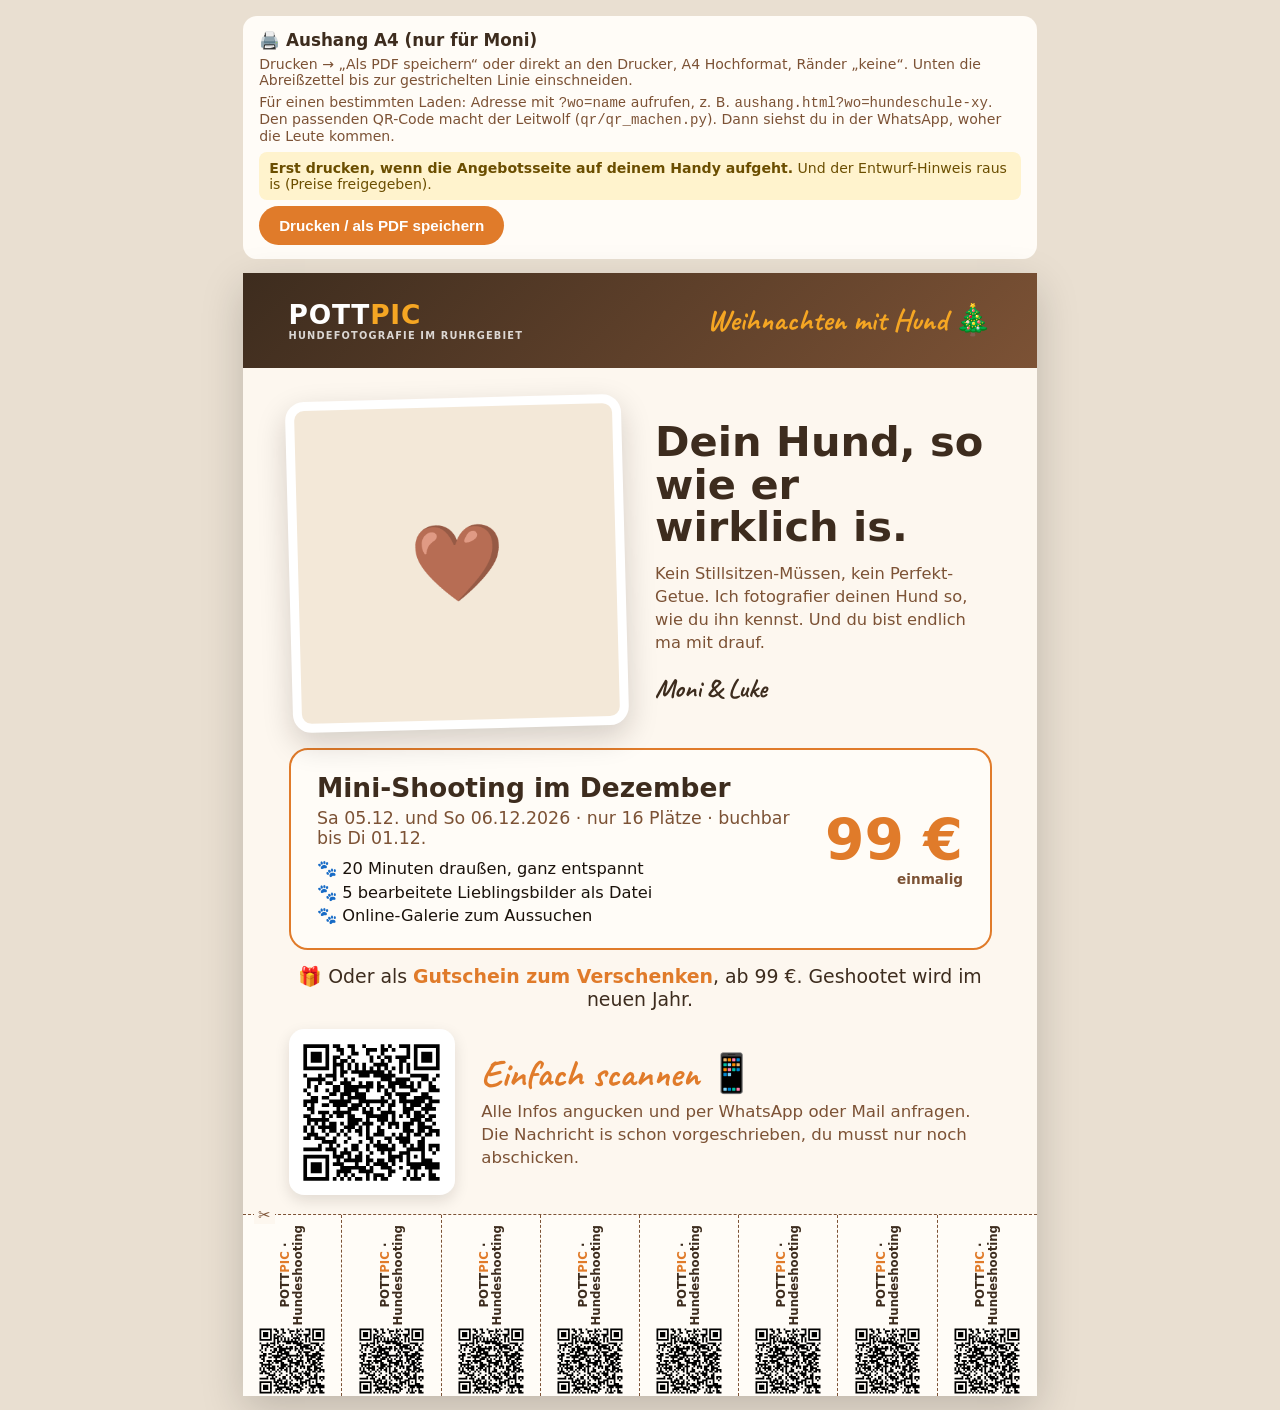
==== angebot/aushang.html @ 037aa961 "Aushang mit Abreißzetteln, Karten zum Auslegen, QR-Codes mit Herkunft; Einstellungen in konfig.js Co" ====
<!doctype html>
<html lang="de">
<head>
<meta charset="utf-8">
<meta name="viewport" content="width=device-width, initial-scale=1">
<title>Pottpic Aushang</title>
<meta name="robots" content="noindex">
<link href="https://fonts.googleapis.com/css2?family=Caveat:wght@600;700&display=swap" rel="stylesheet">
<style>
:root{--ink:#1a120b;--bark:#3d2c1e;--wood:#7c5235;--amber:#e07b2a;--gold:#f5a623;--cream:#fdf7ef;--warm:#f3e8d8;--paper:#fffcf7}
*{box-sizing:border-box;margin:0;padding:0}
body{font-family:system-ui,-apple-system,"Segoe UI",Arial,sans-serif;background:#e9dfd1;color:var(--ink);padding:16px}
.hand{font-family:"Caveat",cursive;font-weight:700}
.tool{max-width:210mm;margin:0 auto 14px;background:var(--paper);border-radius:14px;padding:14px 16px;font-size:.88rem;color:var(--wood)}
.tool h1{font-size:1.05rem;color:var(--bark);margin-bottom:6px}
.tool p{margin-bottom:6px}
.tool button{margin-top:6px;padding:11px 20px;border:none;border-radius:999px;background:var(--amber);color:#fff;font-weight:800;font-size:.95rem;cursor:pointer}
.warn{background:#fff3cd;color:#6b4e00;border-radius:8px;padding:8px 10px;margin-top:8px}

.sheet{width:210mm;height:297mm;margin:0 auto;background:var(--cream);box-shadow:0 14px 40px rgba(0,0,0,.18);display:flex;flex-direction:column;overflow:hidden;position:relative}
.bar{background:linear-gradient(135deg,var(--bark),var(--wood));color:#fff;padding:7mm 12mm;display:flex;justify-content:space-between;align-items:center}
.brand{font-weight:900;font-size:7mm;letter-spacing:.03em}.brand span{color:var(--gold)}
.brand small{display:block;font-size:2.6mm;opacity:.8;letter-spacing:.12em;text-transform:uppercase;font-weight:600}
.bar .hand{font-size:8mm;color:var(--gold)}

.main{flex:1;min-height:0;display:grid;grid-template-columns:1fr 1fr;grid-template-rows:minmax(0,1fr);gap:8mm;padding:8mm 12mm 5mm}
.photo{border-radius:5mm;background:var(--warm) center/cover no-repeat;border:2.5mm solid #fff;box-shadow:0 3mm 8mm rgba(26,18,11,.18);transform:rotate(-1.5deg);display:flex;align-items:center;justify-content:center;font-size:20mm;height:100%;min-height:0}
.txt{display:flex;flex-direction:column;justify-content:center;gap:4mm}
h1.head{font-size:11mm;line-height:1.02;color:var(--bark)}
.lead{font-size:4.3mm;line-height:1.4;color:var(--wood)}

.offer{margin:0 12mm;background:var(--paper);border-radius:5mm;border:.7mm solid var(--amber);padding:6mm 7mm;display:grid;grid-template-columns:1fr auto;gap:6mm;align-items:center}
.offer h2{font-size:7mm;color:var(--bark);line-height:1.1}
.offer .when{font-size:4.6mm;color:var(--wood);margin-top:1.5mm}
.offer ul{list-style:none;margin-top:3mm;font-size:4.3mm;display:grid;gap:1.2mm}
.offer li::before{content:"🐾 "}
.price{font-size:15mm;font-weight:900;color:var(--amber);line-height:1;text-align:right}
.price small{display:block;font-size:3.6mm;color:var(--wood);font-weight:600;margin-top:1mm}
.gift{margin:4mm 12mm 0;font-size:5mm;color:var(--bark);text-align:center}
.gift b{color:var(--amber)}

.qrrow{display:grid;grid-template-columns:auto 1fr;gap:7mm;align-items:center;margin:5mm 12mm 5mm}
.qrbox{background:#fff;border-radius:4mm;padding:2mm;box-shadow:0 1.5mm 4mm rgba(26,18,11,.12)}
.qrbox img{display:block;width:40mm;height:40mm}
.qrtext .hand{font-size:10mm;color:var(--amber);line-height:1}
.qrtext p{font-size:4.4mm;color:var(--wood);margin-top:2mm;line-height:1.4}

.tabs{flex-shrink:0;display:grid;grid-template-columns:repeat(8,1fr);border-top:.5mm dashed var(--wood);height:48mm}
.tab{min-height:0;overflow:hidden;border-right:.4mm dashed var(--wood);display:flex;flex-direction:column;align-items:center;justify-content:space-between;padding:2.5mm 1mm 3mm;background:var(--paper)}
.tab:last-child{border-right:none}
.tab img{width:19mm;height:19mm;display:block}
.tab .t{writing-mode:vertical-rl;transform:rotate(180deg);font-size:3.1mm;font-weight:800;color:var(--bark);text-align:center;line-height:1.1}
.tab .t span{color:var(--amber)}
.scissors{position:absolute;left:3mm;bottom:45.5mm;font-size:4mm;color:var(--wood);background:var(--cream);padding:0 1mm}

@media screen and (max-width:860px){.sheet{transform-origin:top left;}}
@media print{
  @page{size:A4 portrait;margin:0}
  body{background:#fff;padding:0}
  .tool{display:none}
  .sheet{box-shadow:none;margin:0;-webkit-print-color-adjust:exact;print-color-adjust:exact}
}
</style>
</head>
<body>
<div class="tool">
  <h1>🖨️ Aushang A4 (nur für Moni)</h1>
  <p>Drucken → „Als PDF speichern“ oder direkt an den Drucker, A4 Hochformat, Ränder „keine“. Unten die Abreißzettel bis zur gestrichelten Linie einschneiden.</p>
  <p>Für einen bestimmten Laden: Adresse mit <code>?wo=name</code> aufrufen, z. B. <code>aushang.html?wo=hundeschule-xy</code>. Den passenden QR-Code macht der Leitwolf (<code>qr/qr_machen.py</code>). Dann siehst du in der WhatsApp, woher die Leute kommen.</p>
  <div class="warn" id="warn"><b>Erst drucken, wenn die Angebotsseite auf deinem Handy aufgeht.</b> Und der Entwurf-Hinweis raus is (Preise freigegeben).</div>
  <button onclick="window.print()">Drucken / als PDF speichern</button>
</div>

<div class="sheet">
  <div class="bar">
    <div class="brand">POTT<span>PIC</span><small>Hundefotografie im Ruhrgebiet</small></div>
    <div class="hand">Weihnachten mit Hund 🎄</div>
  </div>

  <div class="main">
    <div class="photo" id="photo">🤎</div>
    <div class="txt">
      <h1 class="head">Dein Hund, so wie er wirklich is.</h1>
      <p class="lead">Kein Stillsitzen-Müssen, kein Perfekt-Getue. Ich fotografier deinen Hund so, wie du ihn kennst. Und du bist endlich ma mit drauf.</p>
      <p class="lead hand" style="font-size:7mm;color:var(--bark)">Moni & Luke</p>
    </div>
  </div>

  <div class="offer">
    <div>
      <h2 id="oTitel"></h2>
      <div class="when" id="oWann"></div>
      <ul id="oPunkte"></ul>
    </div>
    <div class="price" id="oPreis"></div>
  </div>
  <div class="gift" id="gift"></div>

  <div class="qrrow">
    <div class="qrbox"><img class="qr" alt="QR-Code zur Angebotsseite"></div>
    <div class="qrtext">
      <div class="hand">Einfach scannen 📱</div>
      <p>Alle Infos angucken und per WhatsApp oder Mail anfragen. Die Nachricht is schon vorgeschrieben, du musst nur noch abschicken.</p>
    </div>
  </div>

  <div class="scissors">✂</div>
  <div class="tabs" id="tabs"></div>
</div>

<script src="konfig.js"></script>
<script>
(function(){
  const K = KONFIG, $ = id => document.getElementById(id);
  const wo = (new URLSearchParams(location.search).get("wo") || "aushang").replace(/[^a-z0-9-]/g, "").slice(0, 40) || "aushang";
  const mini = K.angebote.find(a => a.id === "mini") || K.angebote[0];
  const gutscheine = K.angebote.filter(a => a.id !== "mini");

  $("oTitel").textContent = mini.titel;
  $("oWann").textContent = K.miniTermine + " · nur " + K.miniPlaetze + " Plätze · buchbar bis " + K.miniBuchenBis;
  $("oPunkte").innerHTML = mini.punkte.slice(0, 3).map(p => "<li>" + p.replace(/[<>&]/g, "") + "</li>").join("");
  $("oPreis").innerHTML = mini.preis + "<small>" + (mini.zusatz || "") + "</small>";
  if (gutscheine.length) $("gift").innerHTML = "🎁 Oder als <b>Gutschein zum Verschenken</b>, ab " + gutscheine[0].preis + ". Geshootet wird im neuen Jahr.";

  let tabs = "";
  for (let i = 0; i < 8; i++) tabs += '<div class="tab"><div class="t">POTT<span>PIC</span> · Hundeshooting</div><img class="qr" alt="QR"></div>';
  $("tabs").innerHTML = tabs;

  // QR für diesen Ort, sonst der allgemeine Aushang-Code
  const qrs = document.querySelectorAll("img.qr");
  const test = new Image();
  test.onload = () => qrs.forEach(q => q.src = "qr/" + wo + ".svg");
  test.onerror = () => { qrs.forEach(q => q.src = "qr/aushang.svg"); if (wo !== "aushang") $("warn").innerHTML += "<br>⚠️ Für „" + wo + "“ gibt's noch keinen eigenen QR-Code, drauf is grad der allgemeine."; };
  test.src = "qr/" + wo + ".svg";

  if (!K.entwurf) { const w = $("warn"); w.innerHTML = w.innerHTML.replace(/ Und der Entwurf-Hinweis.*?\)\./, ""); }

  const ph = new Image();
  ph.onload = () => { $("photo").style.backgroundImage = "url('bilder/hero.jpg')"; $("photo").textContent = ""; };
  ph.src = "bilder/hero.jpg";
})();
</script>
</body>
</html>
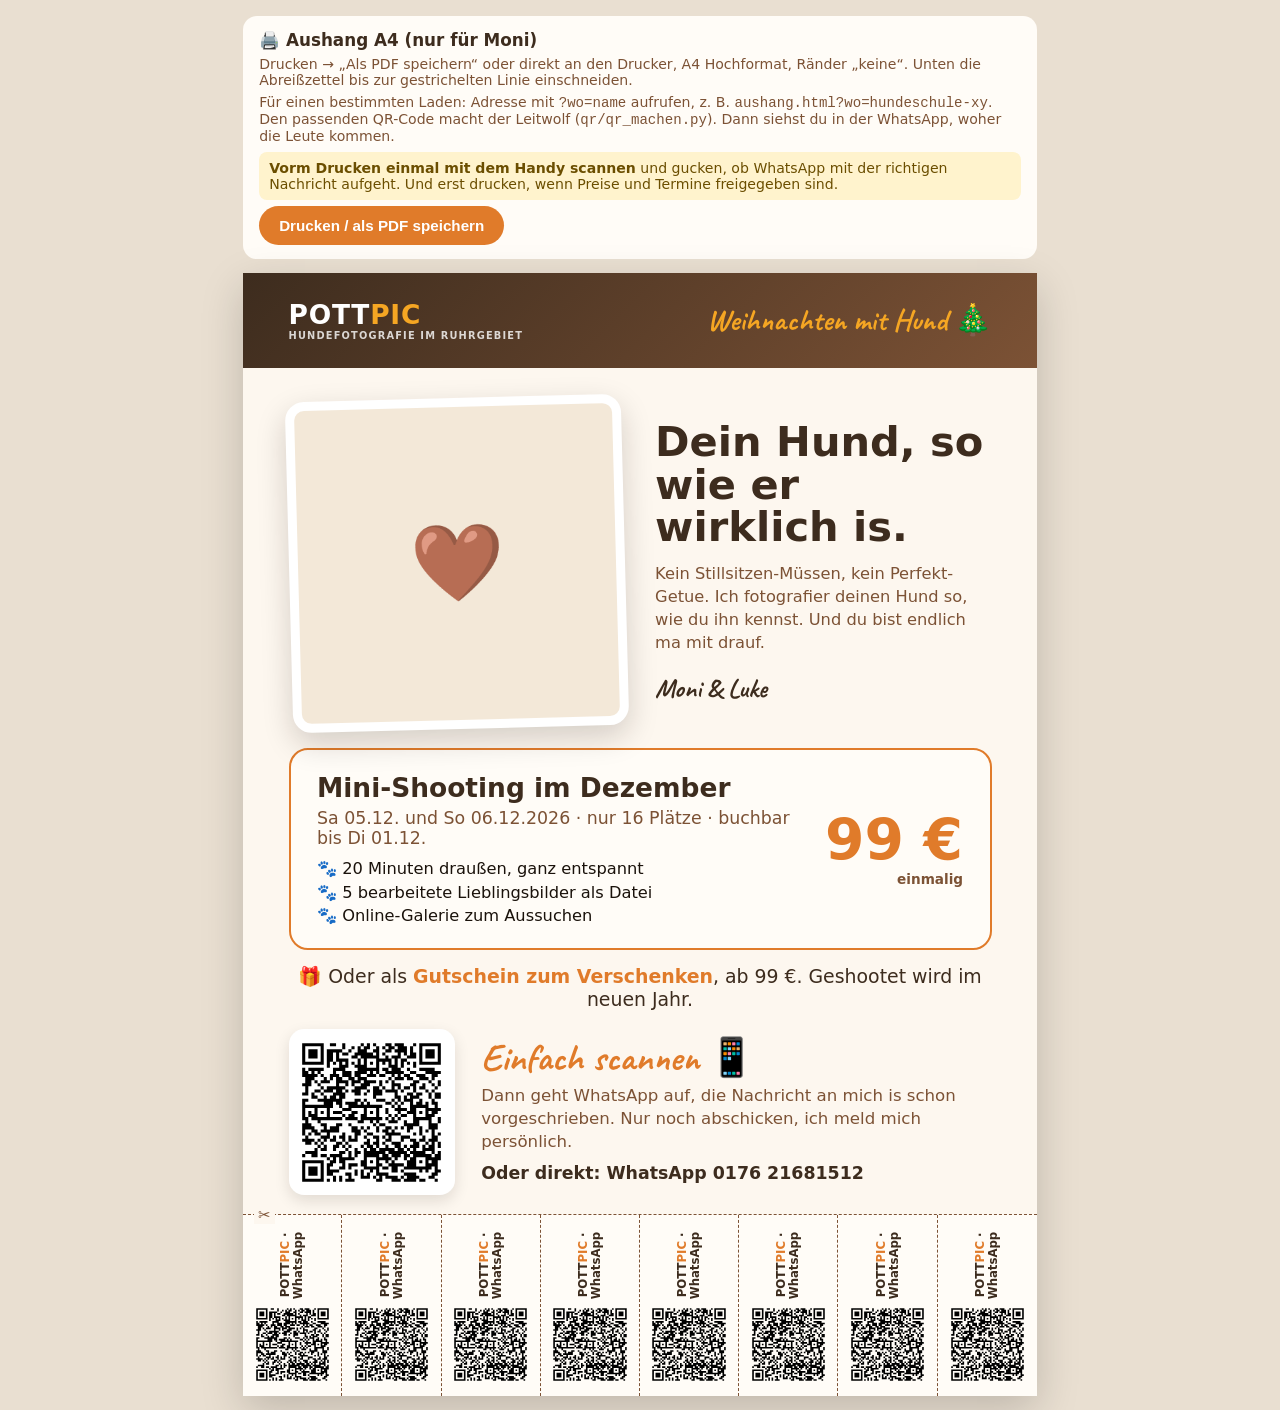
==== commit 9cabd464: "QR-Codes führen direkt zu WhatsApp, Nummer auf Aushang und Karten Co-Authored-By: Claude Opus 5.5 <n" ====
--- a/angebot/aushang.html
+++ b/angebot/aushang.html
@@ -44,11 +44,12 @@
 .qrbox img{display:block;width:40mm;height:40mm}
 .qrtext .hand{font-size:10mm;color:var(--amber);line-height:1}
 .qrtext p{font-size:4.4mm;color:var(--wood);margin-top:2mm;line-height:1.4}
+.qrtext .nr{font-size:4.6mm;color:var(--bark);font-weight:800}
 
 .tabs{flex-shrink:0;display:grid;grid-template-columns:repeat(8,1fr);border-top:.5mm dashed var(--wood);height:48mm}
 .tab{min-height:0;overflow:hidden;border-right:.4mm dashed var(--wood);display:flex;flex-direction:column;align-items:center;justify-content:space-between;padding:2.5mm 1mm 3mm;background:var(--paper)}
 .tab:last-child{border-right:none}
-.tab img{width:19mm;height:19mm;display:block}
+.tab img{width:21mm;height:21mm;display:block}
 .tab .t{writing-mode:vertical-rl;transform:rotate(180deg);font-size:3.1mm;font-weight:800;color:var(--bark);text-align:center;line-height:1.1}
 .tab .t span{color:var(--amber)}
 .scissors{position:absolute;left:3mm;bottom:45.5mm;font-size:4mm;color:var(--wood);background:var(--cream);padding:0 1mm}
@@ -67,7 +68,7 @@
   <h1>🖨️ Aushang A4 (nur für Moni)</h1>
   <p>Drucken → „Als PDF speichern“ oder direkt an den Drucker, A4 Hochformat, Ränder „keine“. Unten die Abreißzettel bis zur gestrichelten Linie einschneiden.</p>
   <p>Für einen bestimmten Laden: Adresse mit <code>?wo=name</code> aufrufen, z. B. <code>aushang.html?wo=hundeschule-xy</code>. Den passenden QR-Code macht der Leitwolf (<code>qr/qr_machen.py</code>). Dann siehst du in der WhatsApp, woher die Leute kommen.</p>
-  <div class="warn" id="warn"><b>Erst drucken, wenn die Angebotsseite auf deinem Handy aufgeht.</b> Und der Entwurf-Hinweis raus is (Preise freigegeben).</div>
+  <div class="warn" id="warn"><b>Vorm Drucken einmal mit dem Handy scannen</b> und gucken, ob WhatsApp mit der richtigen Nachricht aufgeht. Und erst drucken, wenn Preise und Termine freigegeben sind.</div>
   <button onclick="window.print()">Drucken / als PDF speichern</button>
 </div>
 
@@ -100,7 +101,7 @@
     <div class="qrbox"><img class="qr" alt="QR-Code zur Angebotsseite"></div>
     <div class="qrtext">
       <div class="hand">Einfach scannen 📱</div>
-      <p>Alle Infos angucken und per WhatsApp oder Mail anfragen. Die Nachricht is schon vorgeschrieben, du musst nur noch abschicken.</p>
+      <p>Dann geht WhatsApp auf, die Nachricht an mich is schon vorgeschrieben. Nur noch abschicken, ich meld mich persönlich.</p><p class="nr" id="nr"></p>
     </div>
   </div>
 
@@ -123,7 +124,7 @@
   if (gutscheine.length) $("gift").innerHTML = "🎁 Oder als <b>Gutschein zum Verschenken</b>, ab " + gutscheine[0].preis + ". Geshootet wird im neuen Jahr.";
 
   let tabs = "";
-  for (let i = 0; i < 8; i++) tabs += '<div class="tab"><div class="t">POTT<span>PIC</span> · Hundeshooting</div><img class="qr" alt="QR"></div>';
+  for (let i = 0; i < 8; i++) tabs += '<div class="tab"><div class="t">POTT<span>PIC</span> · WhatsApp</div><img class="qr" alt="QR"></div>';
   $("tabs").innerHTML = tabs;
 
   // QR für diesen Ort, sonst der allgemeine Aushang-Code
@@ -133,7 +134,7 @@
   test.onerror = () => { qrs.forEach(q => q.src = "qr/aushang.svg"); if (wo !== "aushang") $("warn").innerHTML += "<br>⚠️ Für „" + wo + "“ gibt's noch keinen eigenen QR-Code, drauf is grad der allgemeine."; };
   test.src = "qr/" + wo + ".svg";
 
-  if (!K.entwurf) { const w = $("warn"); w.innerHTML = w.innerHTML.replace(/ Und der Entwurf-Hinweis.*?\)\./, ""); }
+  if (K.whatsapp) { const n = K.whatsapp.replace(/^49/, "0"); $("nr").textContent = "Oder direkt: WhatsApp " + n.slice(0, 4) + " " + n.slice(4); }
 
   const ph = new Image();
   ph.onload = () => { $("photo").style.backgroundImage = "url('bilder/hero.jpg')"; $("photo").textContent = ""; };
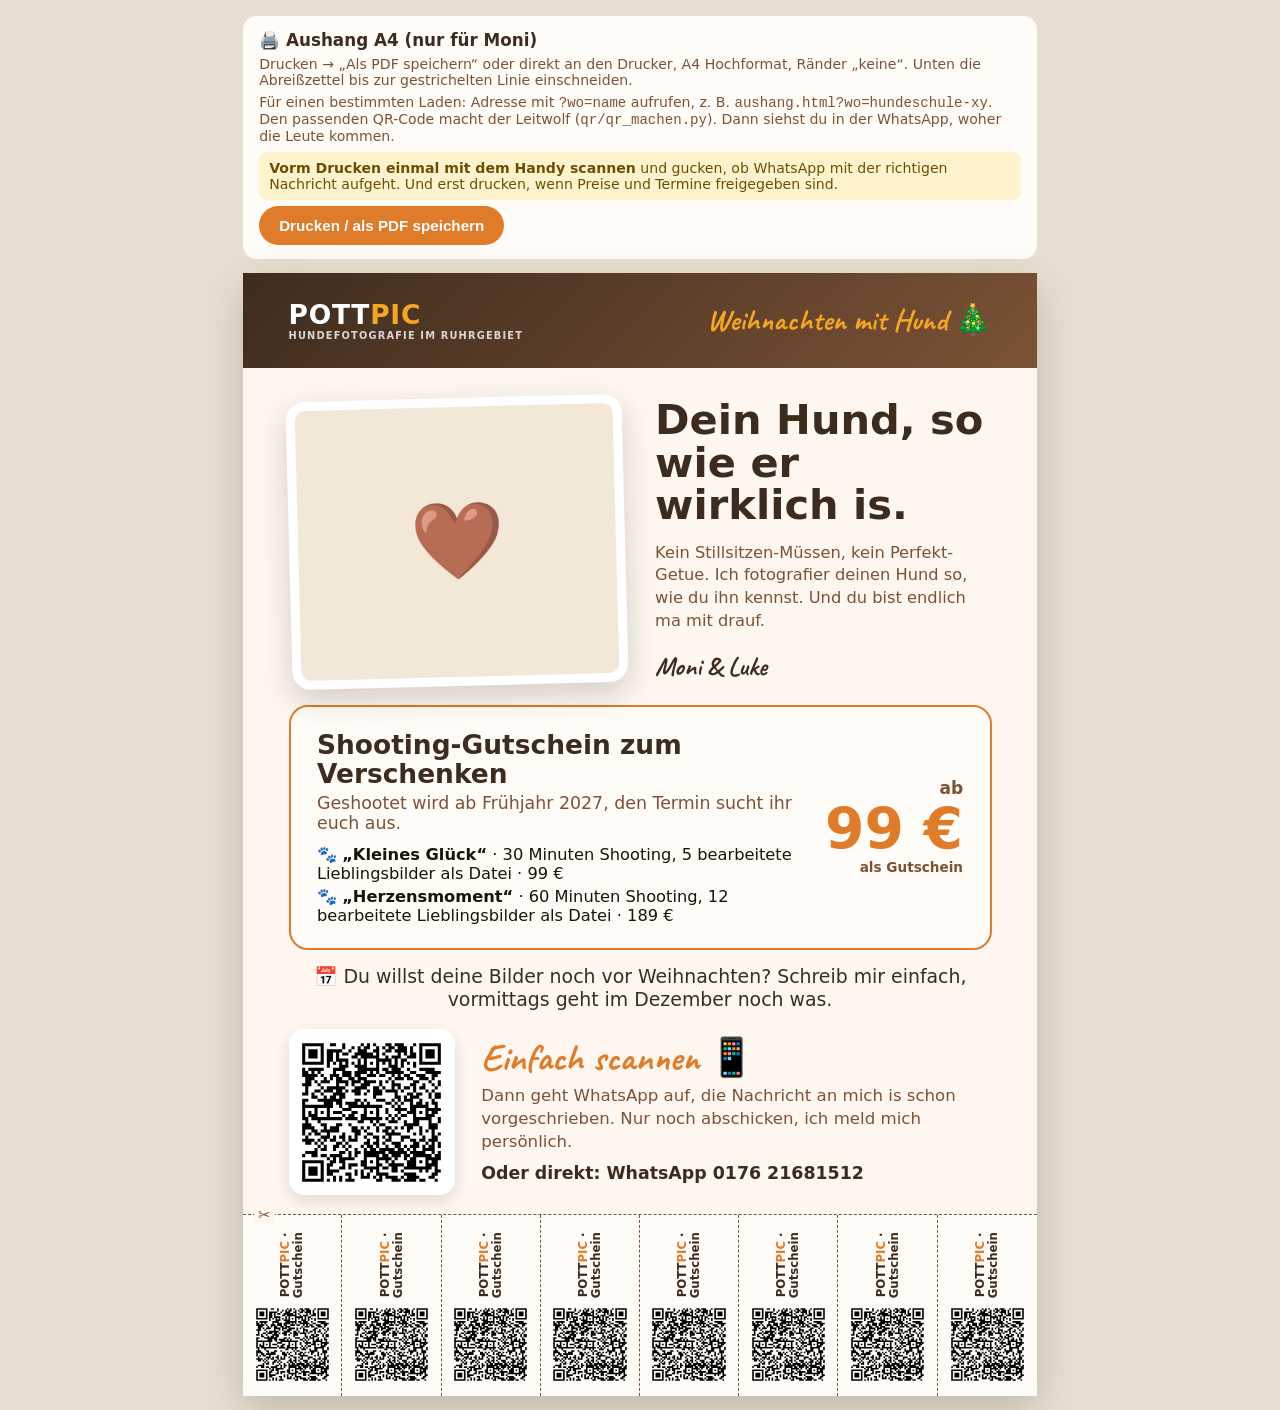
==== commit 3cd4637b: "Nur noch Gutscheine (Shooting ab Frühjahr) + Dezember auf Anfrage; Rückfragen immer als Multiple Cho" ====
--- a/angebot/aushang.html
+++ b/angebot/aushang.html
@@ -114,17 +114,17 @@
 (function(){
   const K = KONFIG, $ = id => document.getElementById(id);
   const wo = (new URLSearchParams(location.search).get("wo") || "aushang").replace(/[^a-z0-9-]/g, "").slice(0, 40) || "aushang";
-  const mini = K.angebote.find(a => a.id === "mini") || K.angebote[0];
-  const gutscheine = K.angebote.filter(a => a.id !== "mini");
-
-  $("oTitel").textContent = mini.titel;
-  $("oWann").textContent = K.miniTermine + " · nur " + K.miniPlaetze + " Plätze · buchbar bis " + K.miniBuchenBis;
-  $("oPunkte").innerHTML = mini.punkte.slice(0, 3).map(p => "<li>" + p.replace(/[<>&]/g, "") + "</li>").join("");
-  $("oPreis").innerHTML = mini.preis + "<small>" + (mini.zusatz || "") + "</small>";
-  if (gutscheine.length) $("gift").innerHTML = "🎁 Oder als <b>Gutschein zum Verschenken</b>, ab " + gutscheine[0].preis + ". Geshootet wird im neuen Jahr.";
+  const gs = K.angebote;
+  const ab = gs.map(x => parseInt(x.preis, 10)).filter(n => n).sort((x, y) => x - y)[0];
+  $("oTitel").textContent = "Shooting-Gutschein zum Verschenken";
+  $("oWann").textContent = "Geshootet wird " + K.shootingAb + ", den Termin sucht ihr euch aus.";
+  const kurz = x => x.punkte.slice(0, 2).map(p => p.replace(/,.*$/, "")).join(", ");
+  $("oPunkte").innerHTML = gs.map(x => "<li><b>" + x.titel.replace(/^Gutschein\s*/, "").replace(/[<>&]/g, "") + "</b> · " + kurz(x).replace(/[<>&]/g, "") + " · " + x.preis + "</li>").join("");
+  $("oPreis").innerHTML = "<small style=\"font-size:4.5mm;margin:0 0 1mm\">ab</small>" + ab + " €<small>als Gutschein</small>";
+  $("gift").innerHTML = "📅 " + K.dezemberHinweis.replace(/[<>&]/g, "");
 
   let tabs = "";
-  for (let i = 0; i < 8; i++) tabs += '<div class="tab"><div class="t">POTT<span>PIC</span> · WhatsApp</div><img class="qr" alt="QR"></div>';
+  for (let i = 0; i < 8; i++) tabs += '<div class="tab"><div class="t">POTT<span>PIC</span> · Gutschein</div><img class="qr" alt="QR"></div>';
   $("tabs").innerHTML = tabs;
 
   // QR für diesen Ort, sonst der allgemeine Aushang-Code
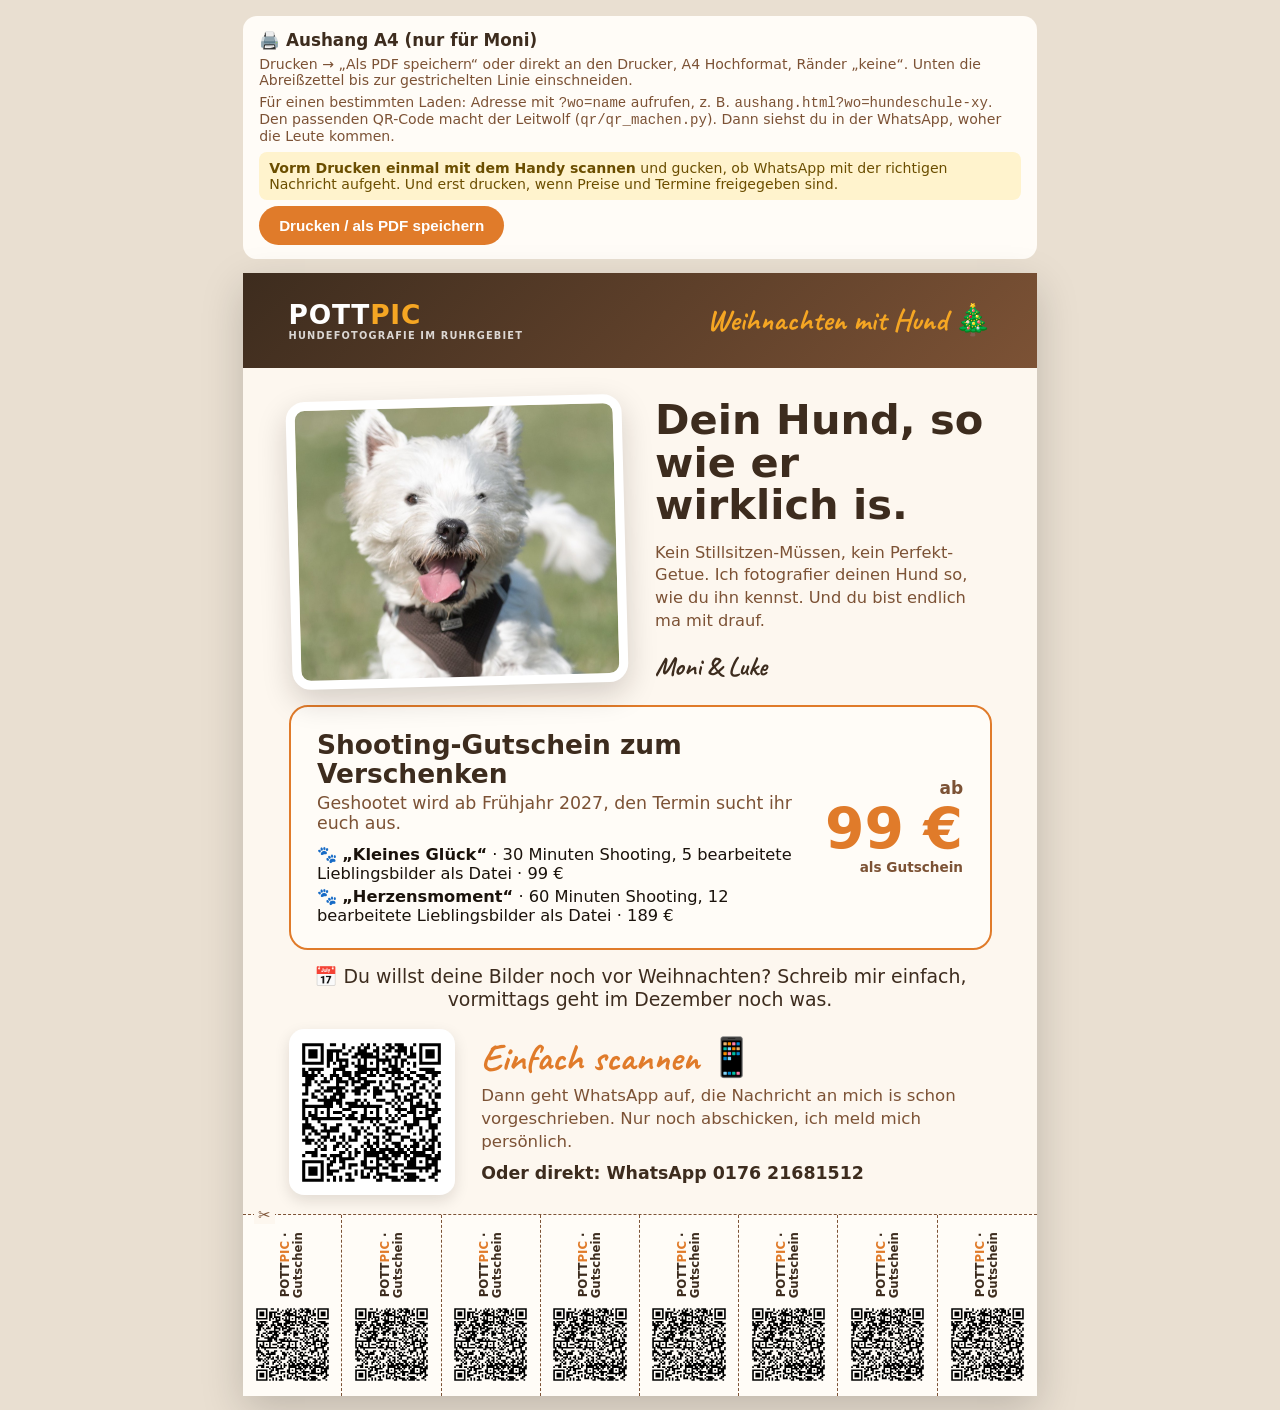
==== commit 10dea355: "Fotos für Aushang und Angebotsseite: Westie als Hauptbild, ruhiger Hund in der Galerie Co-Authored-B" ====
--- a/angebot/aushang.html
+++ b/angebot/aushang.html
@@ -24,7 +24,7 @@
 .bar .hand{font-size:8mm;color:var(--gold)}
 
 .main{flex:1;min-height:0;display:grid;grid-template-columns:1fr 1fr;grid-template-rows:minmax(0,1fr);gap:8mm;padding:8mm 12mm 5mm}
-.photo{border-radius:5mm;background:var(--warm) center/cover no-repeat;border:2.5mm solid #fff;box-shadow:0 3mm 8mm rgba(26,18,11,.18);transform:rotate(-1.5deg);display:flex;align-items:center;justify-content:center;font-size:20mm;height:100%;min-height:0}
+.photo{border-radius:5mm;background:var(--warm) center 22%/cover no-repeat;border:2.5mm solid #fff;box-shadow:0 3mm 8mm rgba(26,18,11,.18);transform:rotate(-1.5deg);display:flex;align-items:center;justify-content:center;font-size:20mm;height:100%;min-height:0}
 .txt{display:flex;flex-direction:column;justify-content:center;gap:4mm}
 h1.head{font-size:11mm;line-height:1.02;color:var(--bark)}
 .lead{font-size:4.3mm;line-height:1.4;color:var(--wood)}
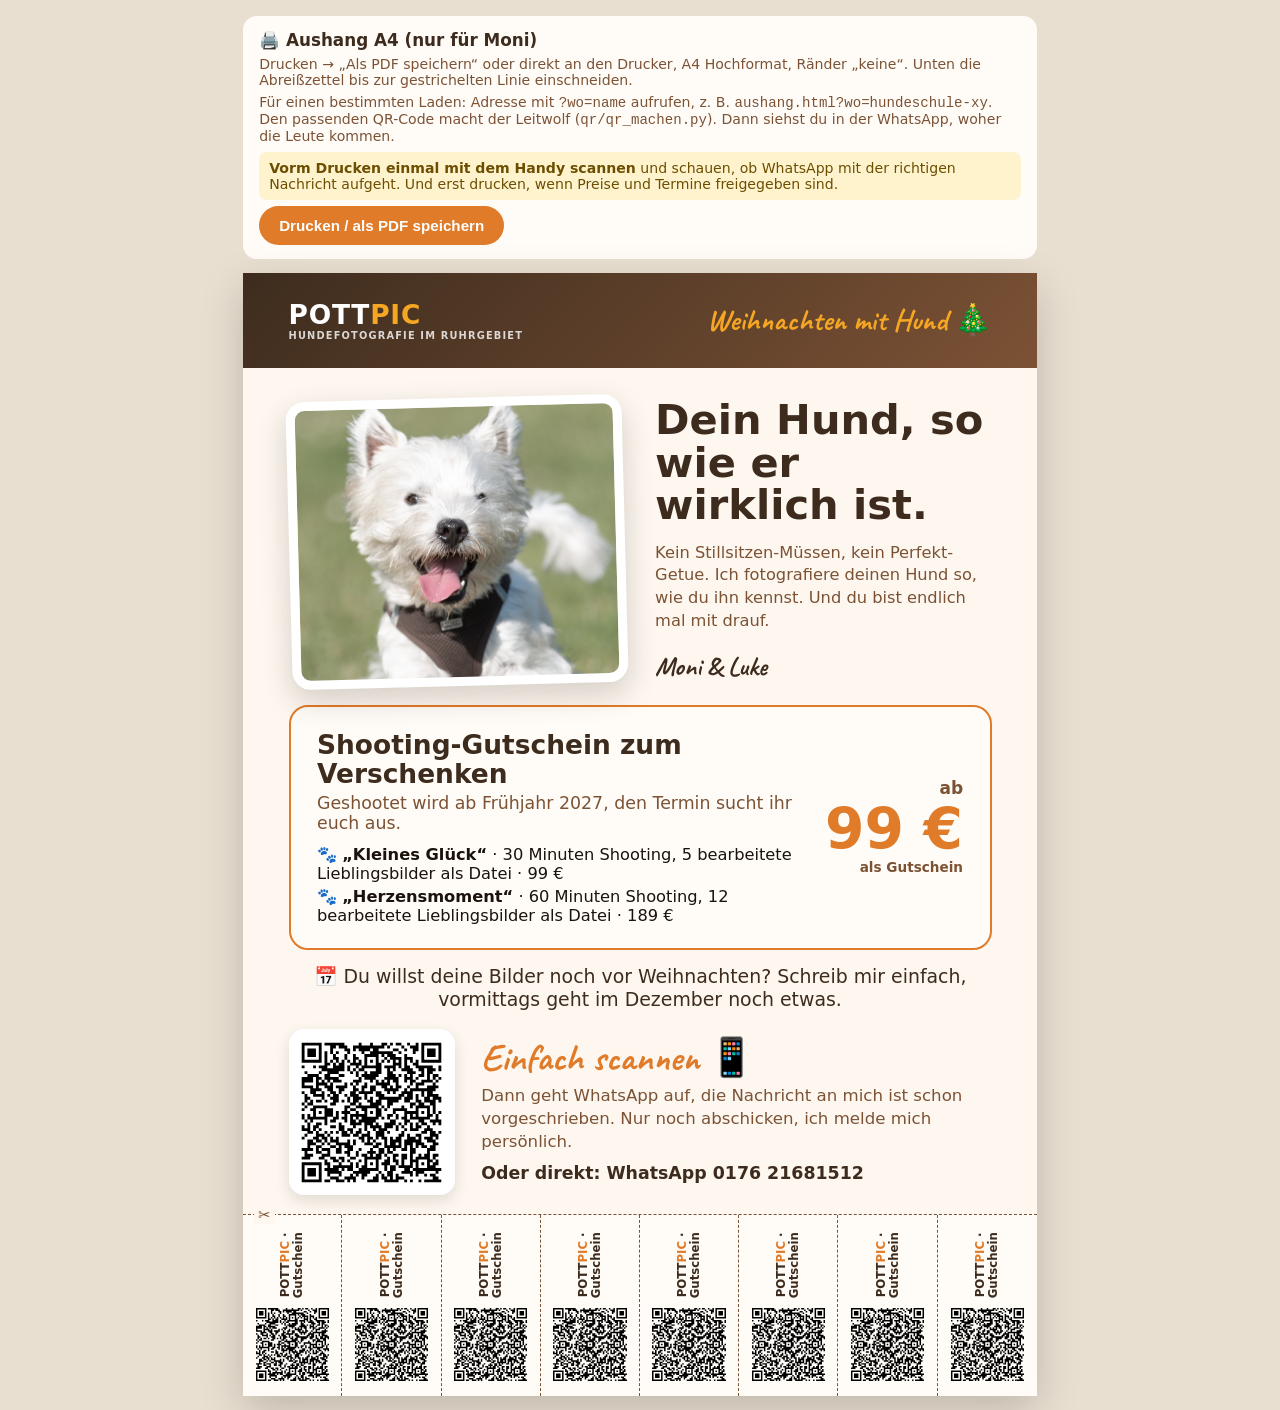
==== commit e5f4a706: "Hochdeutsch überall: Stimm-Regeln, Angebotsseite, Aushang, Karten, Status-Bilder, QR-Texte, Pläne Co" ====
--- a/angebot/aushang.html
+++ b/angebot/aushang.html
@@ -68,7 +68,7 @@
   <h1>🖨️ Aushang A4 (nur für Moni)</h1>
   <p>Drucken → „Als PDF speichern“ oder direkt an den Drucker, A4 Hochformat, Ränder „keine“. Unten die Abreißzettel bis zur gestrichelten Linie einschneiden.</p>
   <p>Für einen bestimmten Laden: Adresse mit <code>?wo=name</code> aufrufen, z. B. <code>aushang.html?wo=hundeschule-xy</code>. Den passenden QR-Code macht der Leitwolf (<code>qr/qr_machen.py</code>). Dann siehst du in der WhatsApp, woher die Leute kommen.</p>
-  <div class="warn" id="warn"><b>Vorm Drucken einmal mit dem Handy scannen</b> und gucken, ob WhatsApp mit der richtigen Nachricht aufgeht. Und erst drucken, wenn Preise und Termine freigegeben sind.</div>
+  <div class="warn" id="warn"><b>Vorm Drucken einmal mit dem Handy scannen</b> und schauen, ob WhatsApp mit der richtigen Nachricht aufgeht. Und erst drucken, wenn Preise und Termine freigegeben sind.</div>
   <button onclick="window.print()">Drucken / als PDF speichern</button>
 </div>
 
@@ -81,8 +81,8 @@
   <div class="main">
     <div class="photo" id="photo">🤎</div>
     <div class="txt">
-      <h1 class="head">Dein Hund, so wie er wirklich is.</h1>
-      <p class="lead">Kein Stillsitzen-Müssen, kein Perfekt-Getue. Ich fotografier deinen Hund so, wie du ihn kennst. Und du bist endlich ma mit drauf.</p>
+      <h1 class="head">Dein Hund, so wie er wirklich ist.</h1>
+      <p class="lead">Kein Stillsitzen-Müssen, kein Perfekt-Getue. Ich fotografiere deinen Hund so, wie du ihn kennst. Und du bist endlich mal mit drauf.</p>
       <p class="lead hand" style="font-size:7mm;color:var(--bark)">Moni & Luke</p>
     </div>
   </div>
@@ -101,7 +101,7 @@
     <div class="qrbox"><img class="qr" alt="QR-Code zur Angebotsseite"></div>
     <div class="qrtext">
       <div class="hand">Einfach scannen 📱</div>
-      <p>Dann geht WhatsApp auf, die Nachricht an mich is schon vorgeschrieben. Nur noch abschicken, ich meld mich persönlich.</p><p class="nr" id="nr"></p>
+      <p>Dann geht WhatsApp auf, die Nachricht an mich ist schon vorgeschrieben. Nur noch abschicken, ich melde mich persönlich.</p><p class="nr" id="nr"></p>
     </div>
   </div>
 
@@ -131,7 +131,7 @@
   const qrs = document.querySelectorAll("img.qr");
   const test = new Image();
   test.onload = () => qrs.forEach(q => q.src = "qr/" + wo + ".svg");
-  test.onerror = () => { qrs.forEach(q => q.src = "qr/aushang.svg"); if (wo !== "aushang") $("warn").innerHTML += "<br>⚠️ Für „" + wo + "“ gibt's noch keinen eigenen QR-Code, drauf is grad der allgemeine."; };
+  test.onerror = () => { qrs.forEach(q => q.src = "qr/aushang.svg"); if (wo !== "aushang") $("warn").innerHTML += "<br>⚠️ Für „" + wo + "“ gibt es noch keinen eigenen QR-Code, drauf ist gerade der allgemeine."; };
   test.src = "qr/" + wo + ".svg";
 
   if (K.whatsapp) { const n = K.whatsapp.replace(/^49/, "0"); $("nr").textContent = "Oder direkt: WhatsApp " + n.slice(0, 4) + " " + n.slice(4); }
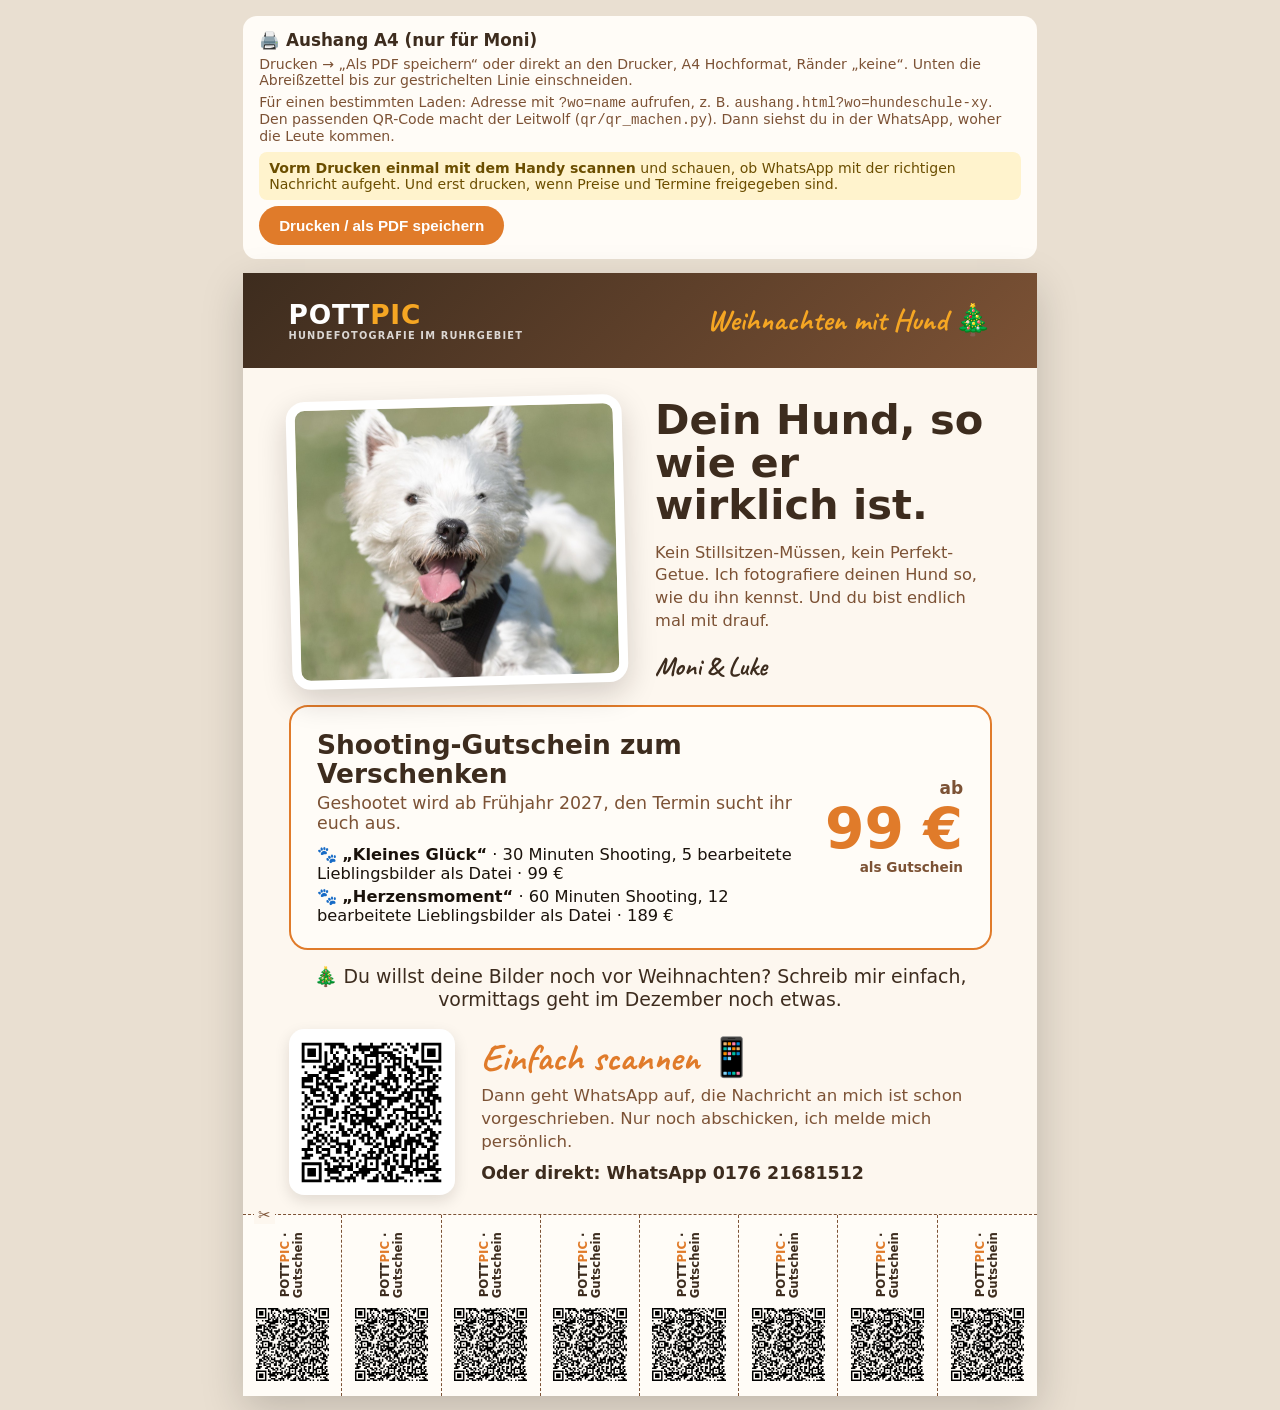
==== commit b7563d44: "Kalender-Emoji (zeigt 17. Juli) durch Tannenbaum ersetzt Co-Authored-By: Claude Opus 5.5 <noreply@an" ====
--- a/angebot/aushang.html
+++ b/angebot/aushang.html
@@ -121,7 +121,7 @@
   const kurz = x => x.punkte.slice(0, 2).map(p => p.replace(/,.*$/, "")).join(", ");
   $("oPunkte").innerHTML = gs.map(x => "<li><b>" + x.titel.replace(/^Gutschein\s*/, "").replace(/[<>&]/g, "") + "</b> · " + kurz(x).replace(/[<>&]/g, "") + " · " + x.preis + "</li>").join("");
   $("oPreis").innerHTML = "<small style=\"font-size:4.5mm;margin:0 0 1mm\">ab</small>" + ab + " €<small>als Gutschein</small>";
-  $("gift").innerHTML = "📅 " + K.dezemberHinweis.replace(/[<>&]/g, "");
+  $("gift").innerHTML = "🎄 " + K.dezemberHinweis.replace(/[<>&]/g, "");
 
   let tabs = "";
   for (let i = 0; i < 8; i++) tabs += '<div class="tab"><div class="t">POTT<span>PIC</span> · Gutschein</div><img class="qr" alt="QR"></div>';
